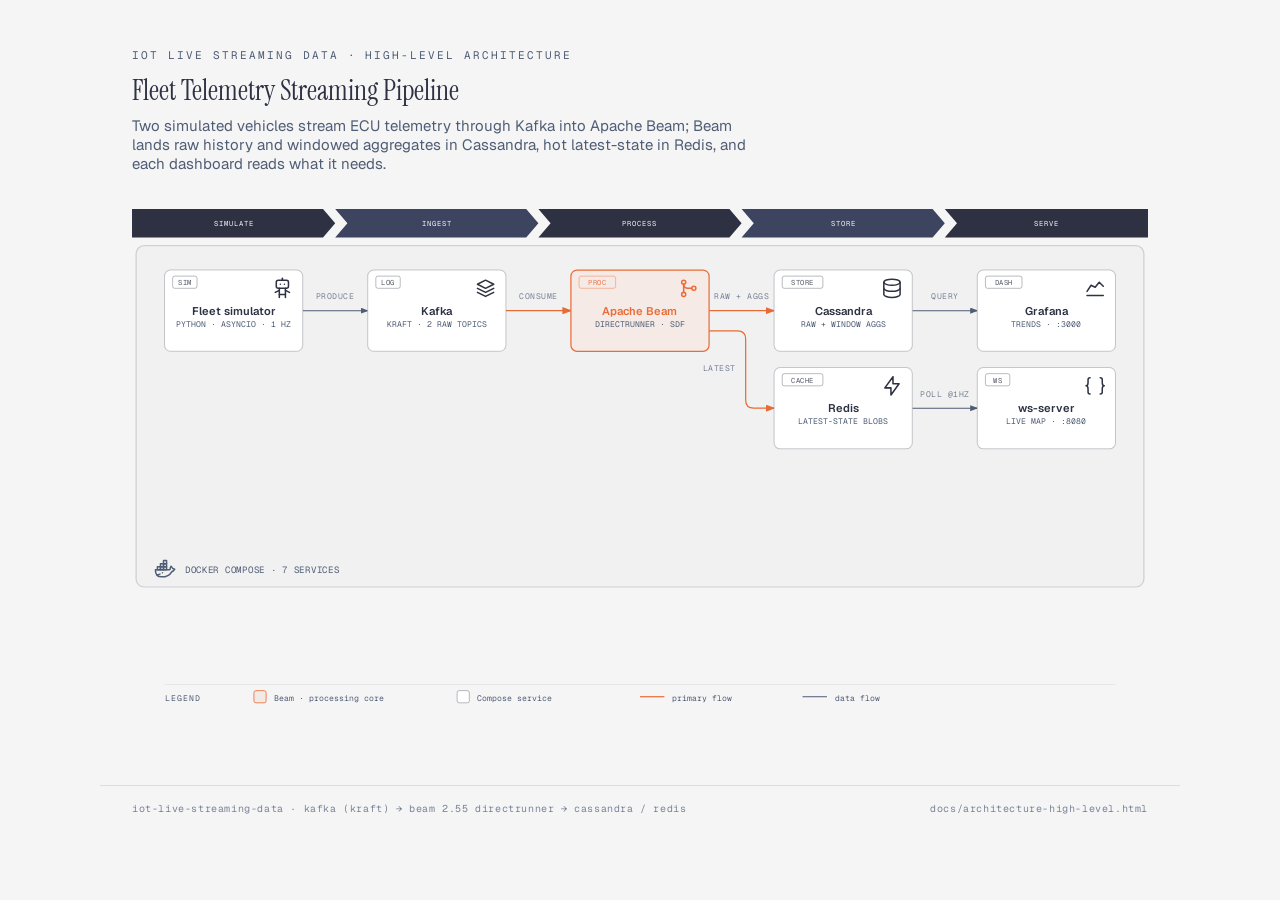
==== docs/architecture-high-level.html @ bb66b502 "docs: add demo gif, architecture diagrams, and gif generator script Captured demo gif of the live da" ====
<!DOCTYPE html>
<html lang="en">
<head>
<meta charset="UTF-8">
<meta name="viewport" content="width=device-width, initial-scale=1.0">
<title>Fleet Telemetry Streaming Pipeline — High-Level Architecture</title>
<link href="https://fonts.googleapis.com/css2?family=Instrument+Serif:ital@0;1&family=Geist:wght@400;500;600&family=Geist+Mono:wght@400;500;600&display=swap" rel="stylesheet">
<style>
  :root {
    --paper: #f5f5f5;
    --ink: #2d3142;
    --muted: #4f5d75;
    --soft: #7a8399;
    --rule: rgba(45,49,66,0.12);
    --accent: #eb6c36;
  }
  * { margin: 0; padding: 0; box-sizing: border-box; }
  body {
    background: var(--paper);
    color: var(--ink);
    font-family: 'Geist', sans-serif;
    -webkit-font-smoothing: antialiased;
  }
  .wrap { max-width: 1080px; margin: 0 auto; padding: 3rem 2rem 2rem; }
  .eyebrow {
    font-family: 'Geist Mono', monospace;
    font-size: 11px;
    letter-spacing: 0.18em;
    text-transform: uppercase;
    color: var(--muted);
    margin-bottom: 0.75rem;
  }
  h1 {
    font-family: 'Instrument Serif', serif;
    font-weight: 400;
    font-size: 1.75rem;
    line-height: 1.2;
    margin-bottom: 0.5rem;
  }
  .subtitle {
    font-size: 15px;
    color: var(--muted);
    max-width: 62ch;
    margin-bottom: 2rem;
  }
  .diagram { width: 100%; overflow-x: auto; }
  .diagram svg { display: block; width: 100%; height: auto; }
  footer {
    max-width: 1080px;
    margin: 0 auto;
    padding: 1rem 2rem 3rem;
    border-top: 1px solid var(--rule);
    display: flex;
    justify-content: space-between;
    gap: 1rem;
    flex-wrap: wrap;
    font-family: 'Geist Mono', monospace;
    font-size: 10px;
    letter-spacing: 0.06em;
    color: var(--soft);
  }
</style>
</head>
<body>
<div class="wrap">
  <p class="eyebrow">IoT Live Streaming Data · High-Level Architecture</p>
  <h1>Fleet Telemetry Streaming Pipeline</h1>
  <p class="subtitle">Two simulated vehicles stream ECU telemetry through Kafka into Apache Beam; Beam lands raw history and windowed aggregates in Cassandra, hot latest-state in Redis, and each dashboard reads what it needs.</p>

  <div class="diagram">
  <svg role="img" aria-labelledby="architecture-high-level-title architecture-high-level-desc" viewBox="0 0 1000 540" xmlns="http://www.w3.org/2000/svg">
    <title id="architecture-high-level-title">Fleet telemetry streaming pipeline — high-level architecture</title>
    <desc id="architecture-high-level-desc">High-level architecture of an IoT fleet telemetry pipeline: a Python fleet simulator produces telemetry and driving events to Kafka; Apache Beam consumes both topics and writes raw rows plus windowed aggregates to Cassandra and per-vehicle latest-state blobs to Redis; Grafana queries Cassandra for trends, and a WebSocket server polls Redis to push live map and chart updates to browsers. All services run as Docker Compose containers.</desc>

    <defs>
      <marker id="arrow" markerWidth="8" markerHeight="6" refX="7" refY="3" orient="auto"><polygon points="0 0, 8 3, 0 6" fill="#4f5d75"/></marker>
      <marker id="arrow-accent" markerWidth="8" markerHeight="6" refX="7" refY="3" orient="auto"><polygon points="0 0, 8 3, 0 6" fill="#eb6c36"/></marker>
      <marker id="arrow-sm" markerWidth="6" markerHeight="5" refX="5" refY="2.5" orient="auto"><polygon points="0 0, 6 2.5, 0 5" fill="#4f5d75"/></marker>
      <marker id="arrow-dim" markerWidth="8" markerHeight="6" refX="7" refY="3" orient="auto"><polygon points="0 0, 8 3, 0 6" fill="rgba(45,49,66,0.45)"/></marker>
    </defs>

    <!-- paper -->
    <rect width="100%" height="100%" fill="#f5f5f5"/>

    <!-- ===== connectors (drawn before nodes) ===== -->
    <!-- simulator -> kafka -->
    <path d="M 168,104 H 232" fill="none" stroke="#4f5d75" stroke-width="1" marker-end="url(#arrow)"/>
    <!-- kafka -> beam (focal) -->
    <path d="M 368,104 H 432" fill="none" stroke="#eb6c36" stroke-width="1.2" marker-end="url(#arrow-accent)"/>
    <!-- beam -> cassandra (focal) -->
    <path d="M 568,104 H 632" fill="none" stroke="#eb6c36" stroke-width="1.2" marker-end="url(#arrow-accent)"/>
    <!-- beam -> redis (focal, elbow down) -->
    <path d="M 568,124 H 596 Q 604,124 604,132 V 192 Q 604,200 612,200 H 632" fill="none" stroke="#eb6c36" stroke-width="1.2" marker-end="url(#arrow-accent)"/>
    <!-- cassandra -> grafana -->
    <path d="M 768,104 H 832" fill="none" stroke="#4f5d75" stroke-width="1" marker-end="url(#arrow)"/>
    <!-- redis -> ws-server -->
    <path d="M 768,200 H 832" fill="none" stroke="#4f5d75" stroke-width="1" marker-end="url(#arrow)"/>

    <!-- arrow labels (masked, 8px above line) -->
    <rect x="176" y="84" width="48" height="12" rx="2" fill="#f5f5f5"/>
    <text x="200" y="93" fill="#7a8399" font-size="8" font-family="'Geist Mono', monospace" text-anchor="middle" letter-spacing="0.06em">PRODUCE</text>
    <rect x="376" y="84" width="48" height="12" rx="2" fill="#f5f5f5"/>
    <text x="400" y="93" fill="#7a8399" font-size="8" font-family="'Geist Mono', monospace" text-anchor="middle" letter-spacing="0.06em">CONSUME</text>
    <rect x="572" y="84" width="56" height="12" rx="2" fill="#f5f5f5"/>
    <text x="600" y="93" fill="#7a8399" font-size="8" font-family="'Geist Mono', monospace" text-anchor="middle" letter-spacing="0.06em">RAW + AGGS</text>
    <rect x="552" y="154" width="44" height="12" rx="2" fill="#f5f5f5"/>
    <text x="594" y="163" fill="#7a8399" font-size="8" font-family="'Geist Mono', monospace" text-anchor="end" letter-spacing="0.06em">LATEST</text>
    <rect x="784" y="84" width="32" height="12" rx="2" fill="#f5f5f5"/>
    <text x="800" y="93" fill="#7a8399" font-size="8" font-family="'Geist Mono', monospace" text-anchor="middle" letter-spacing="0.06em">QUERY</text>
    <rect x="776" y="180" width="48" height="12" rx="2" fill="#f5f5f5"/>
    <text x="800" y="189" fill="#7a8399" font-size="8" font-family="'Geist Mono', monospace" text-anchor="middle" letter-spacing="0.06em">POLL @1HZ</text>

    <!-- ===== phase chevron banner ===== -->
    <polygon points="0,4 188,4 200,18 188,32 0,32" fill="#2d3142"/>
    <polygon points="200,4 388,4 400,18 388,32 200,32 212,18" fill="#3d4460"/>
    <polygon points="400,4 588,4 600,18 588,32 400,32 412,18" fill="#2d3142"/>
    <polygon points="600,4 788,4 800,18 788,32 600,32 612,18" fill="#3d4460"/>
    <polygon points="800,4 1000,4 1000,32 800,32 812,18" fill="#2d3142"/>
    <text x="100" y="21" fill="#f5f5f5" font-size="7" font-family="'Geist Mono', monospace" text-anchor="middle" letter-spacing="0.14em">SIMULATE</text>
    <text x="300" y="21" fill="#f5f5f5" font-size="7" font-family="'Geist Mono', monospace" text-anchor="middle" letter-spacing="0.14em">INGEST</text>
    <text x="500" y="21" fill="#f5f5f5" font-size="7" font-family="'Geist Mono', monospace" text-anchor="middle" letter-spacing="0.14em">PROCESS</text>
    <text x="700" y="21" fill="#f5f5f5" font-size="7" font-family="'Geist Mono', monospace" text-anchor="middle" letter-spacing="0.14em">STORE</text>
    <text x="900" y="21" fill="#f5f5f5" font-size="7" font-family="'Geist Mono', monospace" text-anchor="middle" letter-spacing="0.14em">SERVE</text>

    <!-- ===== cluster boundary (docker compose) ===== -->
    <rect x="4" y="40" width="992" height="336" rx="8" fill="rgba(45,49,66,0.02)" stroke="rgba(45,49,66,0.18)" stroke-width="1.2"/>
    <svg aria-hidden="true" x="20" y="346" width="24" height="24" viewBox="0 0 24 24" fill="none" stroke="currentColor" stroke-width="1.5" stroke-linecap="round" stroke-linejoin="round" style="color:#4f5d75"><path d="M22 12.54c-1.804 -.345 -2.701 -1.08 -3.523 -2.94c-.487 .696 -1.102 1.568 -.92 2.4c.028 .238 -.32 1 -.557 1h-14c0 5.208 3.164 7 6.196 7c4.124 .022 7.828 -1.376 9.854 -5c1.146 -.101 2.296 -1.505 2.95 -2.46" /> <path d="M5 10h3v3h-3l0 -3" /> <path d="M8 10h3v3h-3l0 -3" /> <path d="M11 10h3v3h-3l0 -3" /> <path d="M8 7h3v3h-3l0 -3" /> <path d="M11 7h3v3h-3l0 -3" /> <path d="M11 4h3v3h-3l0 -3" /> <path d="M4.571 18c1.5 0 2.047 -.074 2.958 -.78" /> <path d="M10 16l0 .01" /></svg>
    <text x="52" y="362" fill="#4f5d75" font-size="9" font-family="'Geist Mono', monospace" letter-spacing="0.08em">DOCKER COMPOSE · 7 SERVICES</text>

    <!-- ===== nodes ===== -->
    <!-- Fleet simulator -->
    <rect x="32" y="64" width="136" height="80" rx="6" fill="#f5f5f5"/>
    <rect x="32" y="64" width="136" height="80" rx="6" fill="#ffffff" stroke="rgba(45,49,66,0.25)" stroke-width="1"/>
    <rect x="40" y="70" width="24" height="12" rx="2" fill="transparent" stroke="rgba(45,49,66,0.40)" stroke-width="0.8"/>
    <text x="52" y="79" fill="rgba(45,49,66,0.80)" font-size="7" font-family="'Geist Mono', monospace" text-anchor="middle" letter-spacing="0.08em">SIM</text>
    <svg aria-hidden="true" x="136" y="70" width="24" height="24" viewBox="0 0 24 24" fill="none" stroke="currentColor" stroke-width="1.5" stroke-linecap="round" stroke-linejoin="round" style="color:#2d3142"><path d="M6 6a2 2 0 0 1 2 -2h8a2 2 0 0 1 2 2v4a2 2 0 0 1 -2 2h-8a2 2 0 0 1 -2 -2l0 -4" /> <path d="M12 2v2" /> <path d="M9 12v9" /> <path d="M15 12v9" /> <path d="M5 16l4 -2" /> <path d="M15 14l4 2" /> <path d="M9 18h6" /> <path d="M10 8v.01" /> <path d="M14 8v.01" /></svg>
    <text x="100" y="108" fill="#2d3142" font-size="11" font-weight="600" font-family="'Geist', sans-serif" text-anchor="middle">Fleet simulator</text>
    <text x="100" y="120" fill="#4f5d75" font-size="8" font-family="'Geist Mono', monospace" text-anchor="middle">PYTHON · ASYNCIO · 1 HZ</text>

    <!-- Kafka -->
    <rect x="232" y="64" width="136" height="80" rx="6" fill="#f5f5f5"/>
    <rect x="232" y="64" width="136" height="80" rx="6" fill="#ffffff" stroke="rgba(45,49,66,0.25)" stroke-width="1"/>
    <rect x="240" y="70" width="24" height="12" rx="2" fill="transparent" stroke="rgba(45,49,66,0.40)" stroke-width="0.8"/>
    <text x="252" y="79" fill="rgba(45,49,66,0.80)" font-size="7" font-family="'Geist Mono', monospace" text-anchor="middle" letter-spacing="0.08em">LOG</text>
    <svg aria-hidden="true" x="336" y="70" width="24" height="24" viewBox="0 0 24 24" fill="none" stroke="currentColor" stroke-width="1.5" stroke-linecap="round" stroke-linejoin="round" style="color:#2d3142"><path d="M12 4l-8 4l8 4l8 -4l-8 -4" /> <path d="M4 12l8 4l8 -4" /> <path d="M4 16l8 4l8 -4" /></svg>
    <text x="300" y="108" fill="#2d3142" font-size="11" font-weight="600" font-family="'Geist', sans-serif" text-anchor="middle">Kafka</text>
    <text x="300" y="120" fill="#4f5d75" font-size="8" font-family="'Geist Mono', monospace" text-anchor="middle">KRAFT · 2 RAW TOPICS</text>

    <!-- Apache Beam (focal) -->
    <rect x="432" y="64" width="136" height="80" rx="6" fill="#f5f5f5"/>
    <rect x="432" y="64" width="136" height="80" rx="6" fill="rgba(235,108,54,0.08)" stroke="#eb6c36" stroke-width="1.2"/>
    <rect x="440" y="70" width="36" height="12" rx="2" fill="transparent" stroke="rgba(235,108,54,0.50)" stroke-width="0.8"/>
    <text x="458" y="79" fill="rgba(235,108,54,0.90)" font-size="7" font-family="'Geist Mono', monospace" text-anchor="middle" letter-spacing="0.08em">PROC</text>
    <svg aria-hidden="true" x="536" y="70" width="24" height="24" viewBox="0 0 24 24" fill="none" stroke="currentColor" stroke-width="1.5" stroke-linecap="round" stroke-linejoin="round" style="color:#eb6c36"><path d="M5 18a2 2 0 1 0 4 0a2 2 0 1 0 -4 0" /> <path d="M5 6a2 2 0 1 0 4 0a2 2 0 1 0 -4 0" /> <path d="M15 12a2 2 0 1 0 4 0a2 2 0 1 0 -4 0" /> <path d="M7 8l0 8" /> <path d="M7 8a4 4 0 0 0 4 4h4" /></svg>
    <text x="500" y="108" fill="#eb6c36" font-size="11" font-weight="600" font-family="'Geist', sans-serif" text-anchor="middle">Apache Beam</text>
    <text x="500" y="120" fill="#4f5d75" font-size="8" font-family="'Geist Mono', monospace" text-anchor="middle">DIRECTRUNNER · SDF</text>

    <!-- Cassandra -->
    <rect x="632" y="64" width="136" height="80" rx="6" fill="#f5f5f5"/>
    <rect x="632" y="64" width="136" height="80" rx="6" fill="#ffffff" stroke="rgba(45,49,66,0.25)" stroke-width="1"/>
    <rect x="640" y="70" width="40" height="12" rx="2" fill="transparent" stroke="rgba(45,49,66,0.40)" stroke-width="0.8"/>
    <text x="660" y="79" fill="rgba(45,49,66,0.80)" font-size="7" font-family="'Geist Mono', monospace" text-anchor="middle" letter-spacing="0.08em">STORE</text>
    <svg aria-hidden="true" x="736" y="70" width="24" height="24" viewBox="0 0 24 24" fill="none" stroke="currentColor" stroke-width="1.5" stroke-linecap="round" stroke-linejoin="round" style="color:#2d3142"><path d="M4 6a8 3 0 1 0 16 0a8 3 0 1 0 -16 0" /> <path d="M4 6v6a8 3 0 0 0 16 0v-6" /> <path d="M4 12v6a8 3 0 0 0 16 0v-6" /></svg>
    <text x="700" y="108" fill="#2d3142" font-size="11" font-weight="600" font-family="'Geist', sans-serif" text-anchor="middle">Cassandra</text>
    <text x="700" y="120" fill="#4f5d75" font-size="8" font-family="'Geist Mono', monospace" text-anchor="middle">RAW + WINDOW AGGS</text>

    <!-- Redis -->
    <rect x="632" y="160" width="136" height="80" rx="6" fill="#f5f5f5"/>
    <rect x="632" y="160" width="136" height="80" rx="6" fill="#ffffff" stroke="rgba(45,49,66,0.25)" stroke-width="1"/>
    <rect x="640" y="166" width="40" height="12" rx="2" fill="transparent" stroke="rgba(45,49,66,0.40)" stroke-width="0.8"/>
    <text x="660" y="175" fill="rgba(45,49,66,0.80)" font-size="7" font-family="'Geist Mono', monospace" text-anchor="middle" letter-spacing="0.08em">CACHE</text>
    <svg aria-hidden="true" x="736" y="166" width="24" height="24" viewBox="0 0 24 24" fill="none" stroke="currentColor" stroke-width="1.5" stroke-linecap="round" stroke-linejoin="round" style="color:#2d3142"><path d="M13 3l0 7l6 0l-8 11l0 -7l-6 0l8 -11" /></svg>
    <text x="700" y="204" fill="#2d3142" font-size="11" font-weight="600" font-family="'Geist', sans-serif" text-anchor="middle">Redis</text>
    <text x="700" y="216" fill="#4f5d75" font-size="8" font-family="'Geist Mono', monospace" text-anchor="middle">LATEST-STATE BLOBS</text>

    <!-- Grafana -->
    <rect x="832" y="64" width="136" height="80" rx="6" fill="#f5f5f5"/>
    <rect x="832" y="64" width="136" height="80" rx="6" fill="#ffffff" stroke="rgba(45,49,66,0.25)" stroke-width="1"/>
    <rect x="840" y="70" width="36" height="12" rx="2" fill="transparent" stroke="rgba(45,49,66,0.40)" stroke-width="0.8"/>
    <text x="858" y="79" fill="rgba(45,49,66,0.80)" font-size="7" font-family="'Geist Mono', monospace" text-anchor="middle" letter-spacing="0.08em">DASH</text>
    <svg aria-hidden="true" x="936" y="70" width="24" height="24" viewBox="0 0 24 24" fill="none" stroke="currentColor" stroke-width="1.5" stroke-linecap="round" stroke-linejoin="round" style="color:#2d3142"><path d="M4 19l16 0" /> <path d="M4 15l4 -6l4 2l4 -5l4 4" /></svg>
    <text x="900" y="108" fill="#2d3142" font-size="11" font-weight="600" font-family="'Geist', sans-serif" text-anchor="middle">Grafana</text>
    <text x="900" y="120" fill="#4f5d75" font-size="8" font-family="'Geist Mono', monospace" text-anchor="middle">TRENDS · :3000</text>

    <!-- ws-server -->
    <rect x="832" y="160" width="136" height="80" rx="6" fill="#f5f5f5"/>
    <rect x="832" y="160" width="136" height="80" rx="6" fill="#ffffff" stroke="rgba(45,49,66,0.25)" stroke-width="1"/>
    <rect x="840" y="166" width="24" height="12" rx="2" fill="transparent" stroke="rgba(45,49,66,0.40)" stroke-width="0.8"/>
    <text x="852" y="175" fill="rgba(45,49,66,0.80)" font-size="7" font-family="'Geist Mono', monospace" text-anchor="middle" letter-spacing="0.08em">WS</text>
    <svg aria-hidden="true" x="936" y="166" width="24" height="24" viewBox="0 0 24 24" fill="none" stroke="currentColor" stroke-width="1.5" stroke-linecap="round" stroke-linejoin="round" style="color:#2d3142"><path d="M7 4a2 2 0 0 0 -2 2v3a2 3 0 0 1 -2 3a2 3 0 0 1 2 3v3a2 2 0 0 0 2 2" /> <path d="M17 4a2 2 0 0 1 2 2v3a2 3 0 0 0 2 3a2 3 0 0 0 -2 3v3a2 2 0 0 1 -2 2" /></svg>
    <text x="900" y="204" fill="#2d3142" font-size="11" font-weight="600" font-family="'Geist', sans-serif" text-anchor="middle">ws-server</text>
    <text x="900" y="216" fill="#4f5d75" font-size="8" font-family="'Geist Mono', monospace" text-anchor="middle">LIVE MAP · :8080</text>

    <!-- ===== legend ===== -->
    <line x1="32" y1="472" x2="968" y2="472" stroke="rgba(45,49,66,0.10)" stroke-width="0.8"/>
    <text x="32" y="488" fill="#4f5d75" font-size="8" font-family="'Geist Mono', monospace" letter-spacing="0.14em">LEGEND</text>
    <rect x="120" y="478" width="12" height="12" rx="2" fill="rgba(235,108,54,0.08)" stroke="#eb6c36" stroke-width="0.8"/>
    <text x="140" y="488" fill="#4f5d75" font-size="8" font-family="'Geist Mono', monospace">Beam · processing core</text>
    <rect x="320" y="478" width="12" height="12" rx="2" fill="#ffffff" stroke="rgba(45,49,66,0.40)" stroke-width="0.8"/>
    <text x="340" y="488" fill="#4f5d75" font-size="8" font-family="'Geist Mono', monospace">Compose service</text>
    <line x1="500" y1="484" x2="524" y2="484" stroke="#eb6c36" stroke-width="1.2"/>
    <text x="532" y="488" fill="#4f5d75" font-size="8" font-family="'Geist Mono', monospace">primary flow</text>
    <line x1="660" y1="484" x2="684" y2="484" stroke="#4f5d75" stroke-width="1"/>
    <text x="692" y="488" fill="#4f5d75" font-size="8" font-family="'Geist Mono', monospace">data flow</text>
  </svg>
  </div>
</div>

<footer>
  <span>iot-live-streaming-data · kafka (kraft) → beam 2.55 directrunner → cassandra / redis</span>
  <span>docs/architecture-high-level.html</span>
</footer>
</body>
</html>
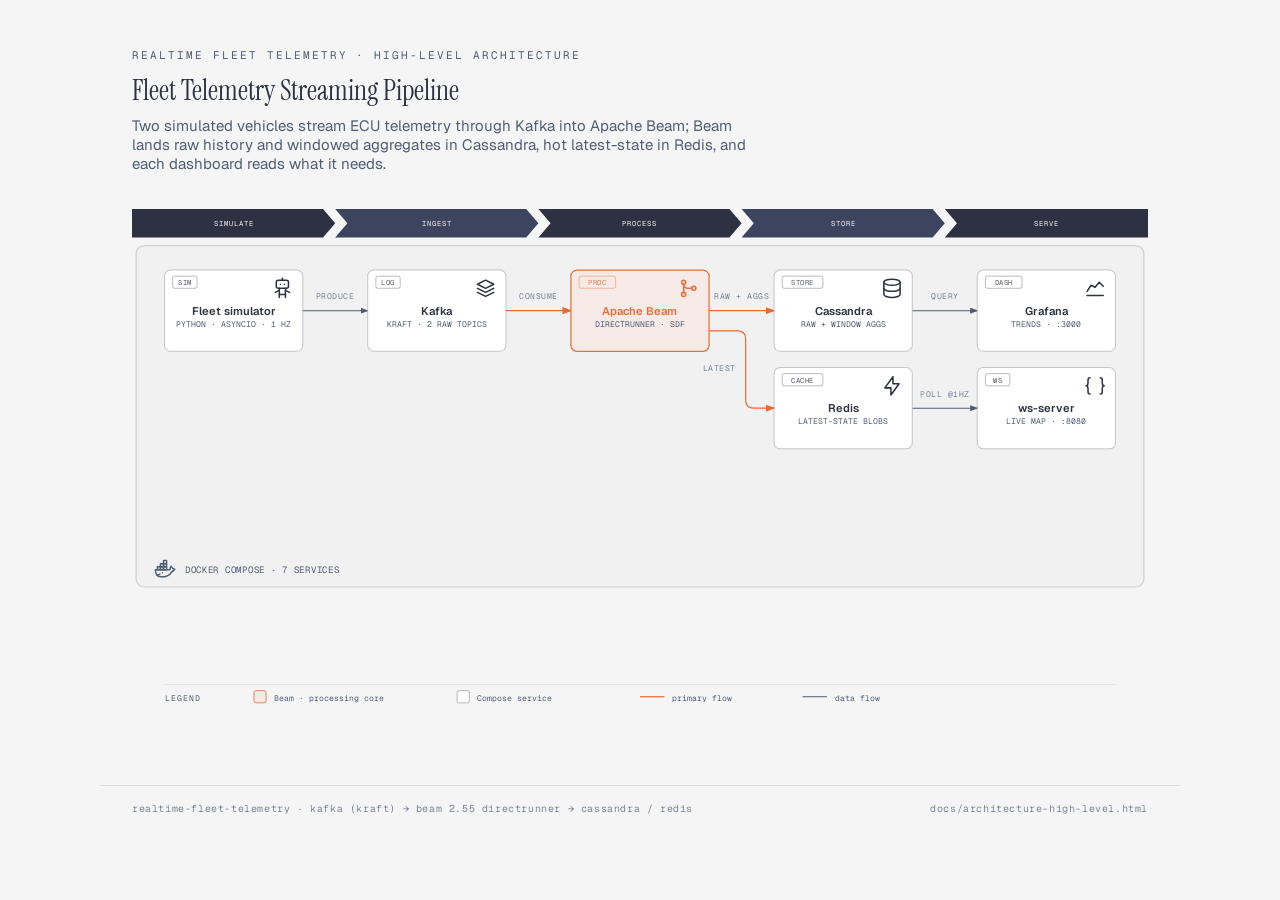
==== commit 8ed0a860: "chore: rename project to realtime-fleet-telemetry New title and repo name across README, compose pro" ====
--- a/docs/architecture-high-level.html
+++ b/docs/architecture-high-level.html
@@ -63,7 +63,7 @@
 </head>
 <body>
 <div class="wrap">
-  <p class="eyebrow">IoT Live Streaming Data · High-Level Architecture</p>
+  <p class="eyebrow">Realtime Fleet Telemetry · High-Level Architecture</p>
   <h1>Fleet Telemetry Streaming Pipeline</h1>
   <p class="subtitle">Two simulated vehicles stream ECU telemetry through Kafka into Apache Beam; Beam lands raw history and windowed aggregates in Cassandra, hot latest-state in Redis, and each dashboard reads what it needs.</p>
 
@@ -207,7 +207,7 @@
 </div>
 
 <footer>
-  <span>iot-live-streaming-data · kafka (kraft) → beam 2.55 directrunner → cassandra / redis</span>
+  <span>realtime-fleet-telemetry · kafka (kraft) → beam 2.55 directrunner → cassandra / redis</span>
   <span>docs/architecture-high-level.html</span>
 </footer>
 </body>
